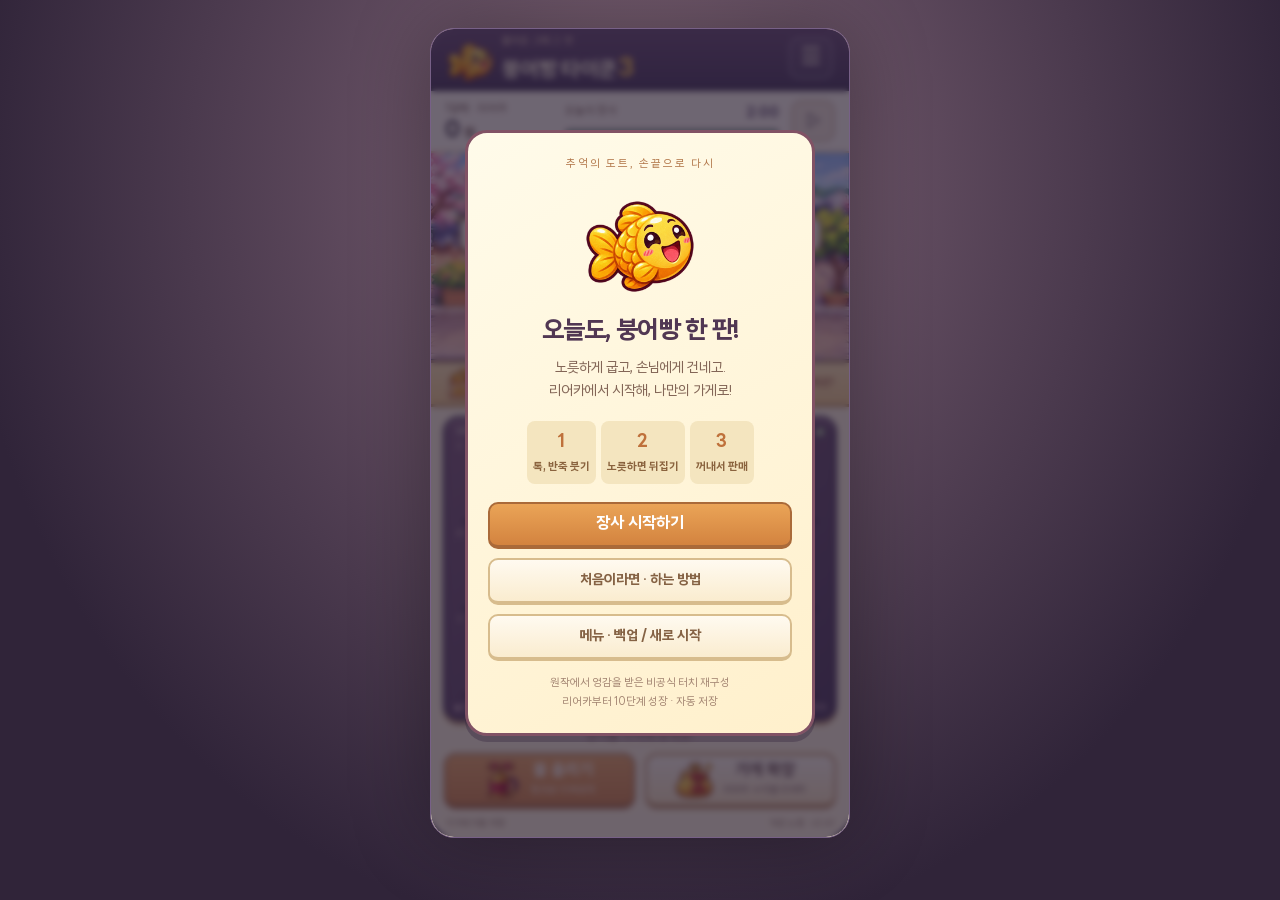
==== index.html @ 2f228707 "Build original-art touch tycoon with offline saves" ====
<!doctype html>
<html lang="ko"><head><meta charset="utf-8"><meta name="viewport" content="width=device-width,initial-scale=1,viewport-fit=cover"><meta name="theme-color" content="#382a5b"><meta name="apple-mobile-web-app-capable" content="yes"><meta name="apple-mobile-web-app-status-bar-style" content="black-translucent"><meta name="description" content="귀여운 손님과 리어카부터 궁전까지 키우는 붕어빵 장사 게임"><title>붕어빵 타이쿤 · 작은 노점</title><link rel="manifest" href="manifest.webmanifest"><link rel="apple-touch-icon" href="assets/icon.png"><link rel="icon" href="assets/props/2.png"><link rel="stylesheet" href="style.css"></head>
<body><main id="app">
 <header><div class="brand"><img src="assets/props/2.png" alt=""><div><small>돌아온 그때 그 맛</small><h1>붕어빵 타이쿤<span>3</span></h1></div></div><button id="menu" class="icon-button" aria-label="메뉴 열기">☰</button></header>
 <section class="hud" aria-label="장사 현황"><div><span id="day-label">1일째</span><strong id="coins">0<span>원</span></strong></div><div class="timer-box"><span>오늘의 장사 <b id="time">2:00</b></span><div class="time-track"><i id="time-fill"></i></div></div><button id="pause" class="icon-button" aria-label="일시정지">Ⅱ</button></section>
 <section class="street" aria-label="손님 주문"><div class="stall-building" aria-hidden="true"><div class="stall-roof"></div><div class="stall-window left"></div><div class="stall-window right"></div><div class="stall-door"></div><div class="stall-counter"></div><div class="wheel left"></div><div class="wheel right"></div><div class="cart-handle"></div><div class="stall-crown">♛</div></div><div class="street-sign">갓 구운 행복, 한 봉지!</div><div id="customers"></div><div class="awning"></div></section>
 <section class="counter"><div><img src="assets/props/1.png" alt=""><span>구운 붕어빵 <b id="stock">0</b><small>개</small></span></div><span id="combo">따끈따끈!</span></section>
 <section class="grill-shell"><div class="grill-caption"><span>반죽 → 뒤집기 → 꺼내기 · 손님을 눌러 판매</span><i id="heat-led"></i></div><div id="molds" aria-label="붕어빵 굽기판"></div><div class="grill-bottom"><span>● BUNGEOPPANG</span><span>손끝으로 굽는 작은 행복</span></div></section>
 <div class="notice" id="notice" role="status">빈 빵틀을 톡! 장사를 시작해요.</div>
 <section class="controls"><button id="pump"><img src="assets/props/0.png" alt=""><span>불 올리기<small id="heat-label">펌프로 더 빠르게</small></span></button><button id="shop"><img src="assets/props/3.png" alt=""><span><span id="shop-label">가게 확장</span><small id="shop-next">리어카 → 지붕 리어카</small></span></button></section>
 <footer><span id="save-state">기기에 자동 저장</span><span>작은 노점 · v2.4.1</span></footer>
 <div id="overlay" class="overlay"><section class="card" id="card"></section></div>
</main><script type="module" src="app.mjs"></script></body></html>
---- style.css ----
@font-face{font-family:LineSeed;src:url('assets/fonts/LINESeedKR-Rg.woff2') format('woff2');font-style:normal;font-weight:400;font-display:swap}@font-face{font-family:LineSeed;src:url('assets/fonts/LINESeedKR-Bd.woff2') format('woff2');font-style:normal;font-weight:700;font-display:swap}*{box-sizing:border-box}html{background:#29233d;color:#372c38;font-family:LineSeed,system-ui,sans-serif}body{margin:0;background:radial-gradient(ellipse at 50% 25%,#66516c 0,#30293f 65%);min-height:100vh}button{font:inherit;cursor:pointer;touch-action:manipulation;-webkit-tap-highlight-color:transparent}button:focus-visible{outline:3px solid #00a8bb;outline-offset:2px}button:disabled{cursor:default;opacity:.55}#app{max-width:420px;margin:auto;background:#fff4d7;min-height:100svh;position:relative;padding-top:env(safe-area-inset-top);padding-bottom:env(safe-area-inset-bottom);box-shadow:0 0 80px #0005;overflow:hidden}header{height:66px;background:#382a5b;color:#fff4d8;display:flex;align-items:center;justify-content:space-between;padding:7px 16px;border-bottom:4px solid #241d3e}.brand{display:flex;align-items:center;gap:8px}.brand img{width:44px;height:44px;image-rendering:pixelated}.brand small{font-size:10px;letter-spacing:1px;color:#e5c8f3}h1{font-size:23px;margin:2px 0 0;letter-spacing:-.4px}h1 span{color:#ffc444;font-size:27px;margin-left:2px}.icon-button{width:44px;height:42px;border:2px solid #ffffff35;background:#ffffff0c;border-radius:10px;color:inherit;font-size:23px}.hud{height:66px;display:flex;align-items:center;gap:12px;padding:9px 14px;background:#fff8e9;border-bottom:2px solid #e9c99c}.hud>div:first-child{min-width:108px}.hud span{font-size:12px;color:#7b6261}.hud strong{font-size:23px;display:block;line-height:1.1}.hud strong span{margin-left:4px;font-size:13px}.timer-box{flex:1}.timer-box>span{display:flex;justify-content:space-between;gap:7px}.timer-box b{color:#5a4561;font-size:15px}.time-track{margin-top:5px;height:10px;border:2px solid #947981;border-radius:4px;background:#e4d9d2;overflow:hidden}.time-track i{display:block;width:100%;height:100%;background:#78bc90;transition:width .25s}.hud button{background:#f1e3cf;border-color:#d8c1a8;font-size:19px}.street{height:180px;background:#b6e4fb url('assets/bg_0.png') center top/100% auto no-repeat;position:relative;border-bottom:3px solid #734647;image-rendering:pixelated}.street-sign{position:absolute;top:9px;left:50%;transform:translateX(-50%);white-space:nowrap;background:#fff5dedb;padding:4px 13px;border:2px solid #a9654d;border-radius:20px;font-size:12px;box-shadow:0 2px 0 #a9654d55}.awning{position:absolute;bottom:0;height:18px;width:100%;background:repeating-linear-gradient(90deg,#d86f59 0 30px,#fff0cf 30px 60px);border-top:4px solid #a74d48;box-shadow:0 -2px 0 #fff9;pointer-events:none}#customers{display:flex;gap:6px;align-items:flex-end;padding:40px 10px 16px;height:100%}.customer{flex:1;min-width:0;border:0;background:transparent;position:relative;height:126px;padding:0;display:flex;align-items:center;flex-direction:column;justify-content:flex-end}.order{font-size:14px;color:#4b3541;background:#fffdf0;border:2px solid #654b55;box-shadow:0 3px 0 #684d5430;border-radius:12px;padding:6px 7px;position:relative;min-width:90px}.order:after{content:'';position:absolute;bottom:-6px;left:40%;width:8px;height:8px;border-right:2px solid #654b55;border-bottom:2px solid #654b55;background:#fffdf0;transform:rotate(45deg)}.order b{font-size:19px;color:#b65b32}.customer canvas{width:74px;height:64px;image-rendering:pixelated;margin-top:4px;filter:drop-shadow(1px 2px 0 #563d5140)}.patience{width:66px;height:5px;overflow:hidden;border:1px solid #5f5555;background:#f4ead0;border-radius:3px;position:absolute;bottom:1px}.patience i{display:block;height:100%;background:#64b889}.customer.ready .order{background:#fff6ac;border-color:#af6b1c}.customer.ready .order:after{background:#fff6ac;border-color:#af6b1c}.customer.away{opacity:.25}.counter{height:47px;background:#f8d996;display:flex;align-items:center;justify-content:space-between;padding:4px 15px;border-bottom:3px solid #b98c5b}.counter>div{display:flex;gap:7px;align-items:center}.counter img{width:31px;image-rendering:pixelated}.counter span{font-size:14px}.counter b{font-size:25px;margin-left:5px;color:#8e4426}.counter small{font-size:12px;margin-left:2px}#combo{color:#a05937;font-size:12px}.grill-shell{margin:10px 12px 0;padding:7px 9px 4px;background:#776a7a;border:3px solid #4e425b;border-radius:14px;box-shadow:0 5px 0 #c59b6c,inset 0 2px 0 #c4b6bc}.grill-caption{display:flex;align-items:center;justify-content:space-between;margin:0 2px 5px;color:#fff5de;font-size:10px}.grill-caption i{width:8px;height:8px;border-radius:50%;background:#aeb79a;box-shadow:0 0 0 2px #4a414a}.grill-caption i.hot{background:#ffaf41;box-shadow:0 0 9px #ff882e}#molds{display:grid;grid-template-columns:repeat(3,minmax(0,1fr));gap:7px}.mold{position:relative;height:77px;padding:2px 3px 5px;background:#51475f;border:2px solid #352e47;border-radius:9px;box-shadow:inset 0 2px 0 #9a899d;color:#fff1d6;overflow:hidden}.mold canvas{display:block;width:100%;height:48px;image-rendering:pixelated}.mold .step{font-size:11px;line-height:13px;display:block;white-space:nowrap}.mold .key{position:absolute;top:4px;left:5px;color:#c6b8c9;font:9px monospace}.mold .cookbar{position:absolute;bottom:1px;left:4px;right:4px;height:3px;background:#332b3d;border-radius:2px;overflow:hidden}.cookbar i{height:100%;background:#dfbb6a;display:block}.mold.ready{background:#8b623d;border-color:#ffd166;box-shadow:inset 0 0 12px #ffc85b55}.mold.ready .step{color:#ffe88c}.mold.burnt{background:#463c48}.mold.burnt .step{color:#f3a994}.grill-bottom{display:flex;justify-content:space-between;font-size:8px;color:#d9c8cd;padding-top:6px;letter-spacing:.5px}.notice{text-align:center;font-size:12px;line-height:17px;min-height:27px;margin:9px 10px 0;color:#916140}.controls{display:grid;grid-template-columns:1fr 1fr;gap:10px;padding:0 13px}.controls button{height:56px;border:2px solid #9d5737;border-bottom-width:5px;border-radius:12px;background:#e79255;color:#fff9e8;display:flex;align-items:center;justify-content:center;gap:9px;font-size:17px;text-shadow:0 1px #7f3c2a}.controls button+button{background:#fff8e8;color:#6a4e49;border-color:#c8a57c;text-shadow:none}.controls img{width:19px;height:40px;object-fit:contain;image-rendering:pixelated}.controls small{display:block;font-size:10px;margin-top:3px;opacity:.85}.controls button:active{transform:translateY(2px);border-bottom-width:3px}.controls button+button>span:first-child{font-size:26px;color:#bb8454}footer{display:flex;justify-content:space-between;font-size:9px;color:#a38a71;padding:12px 15px 9px}.overlay{position:absolute;inset:0;z-index:10;background:#292039ac;display:flex;align-items:center;justify-content:center;padding:16px;backdrop-filter:blur(3px)}.overlay[hidden]{display:none}.card{background:#fff7df;border:3px solid #6f4661;border-radius:22px;width:100%;max-width:350px;padding:24px 22px;text-align:center;box-shadow:0 7px 0 #33213f66;max-height:88svh;overflow:auto}.card .eyebrow{font-size:11px;letter-spacing:2px;color:#b3794c}.card h2{font-size:28px;line-height:1.2;margin:8px 0 10px;color:#513753}.card p{font-size:14px;line-height:1.65;color:#836657;margin:10px 0 18px;word-break:keep-all}.hero-fish{width:92px;height:92px;image-rendering:pixelated;margin:8px}.card .steps{display:flex;justify-content:center;gap:5px;margin:18px -5px}.steps span{background:#f4e5bf;border-radius:8px;padding:9px 6px;font-size:11px;color:#8a633e}.steps b{display:block;font-size:18px;margin-bottom:5px;color:#bf713b}.primary,.secondary{display:block;width:100%;min-height:47px;border-radius:10px;margin-top:9px;border:2px solid #a45c35;border-bottom-width:4px;background:#dd8d4a;color:white;font-size:17px;padding:10px}.secondary{background:#fffbed;color:#856244;border-color:#d7bc8d;font-size:14px}.card small{display:block;font-size:10px;color:#a48673;line-height:1.7;margin-top:14px}.shop-item{display:flex;justify-content:space-between;gap:10px;align-items:center;text-align:left;border-top:1px solid #e9d7b3;padding:15px 0}.shop-item strong{font-size:16px}.shop-item span{display:block;font-size:11px;color:#997d63;margin-top:3px}.shop-item button{background:#f8d190;border:2px solid #c29154;border-radius:8px;font-size:13px;padding:9px;min-width:79px;min-height:44px}.stats{padding:15px;border-radius:12px;background:#f3e5c6;margin:15px 0;color:#8b633c}.stats b{display:block;font-size:34px;color:#a25c32;margin-top:5px}.toggle{display:flex;justify-content:space-between;align-items:center;margin:16px 0;font-size:14px}.toggle button{border:1px solid #cfb58c;border-radius:8px;background:#f2e3c3;padding:9px 16px;min-height:44px}.backup{display:flex;gap:6px}.backup button{flex:1}.file-input{display:none}@media(min-width:600px){body{padding:28px 0}#app{min-height:0;border:1px solid #776087;border-radius:24px}footer{padding-bottom:14px}}@media(max-height:740px){header{height:57px}.hud{height:58px}.street{height:150px}.street-sign{top:5px}#customers{padding-top:26px}.customer{height:117px}.grill-shell{margin-top:7px}.mold{height:68px}.mold canvas{height:41px}.controls button{height:49px}.notice{margin-top:8px;min-height:23px}footer{padding-top:8px}}
#gift{font-size:11px;border:2px solid #bb8b50;border-radius:8px;background:#fff2cc;color:#8c5b2b;padding:7px 6px;min-height:36px;margin:0 4px}#gift[aria-pressed=true]{background:#965737;color:#fff7dc;border-color:#804529}.order em{font-size:9px;font-style:normal;color:#b45b36}.mold.golden{box-shadow:inset 0 0 20px #ffd25d;background:#ae7c36}.card .level{display:inline;font-size:12px;color:#bb8051;margin:0}.counter #combo{font-size:11px;white-space:nowrap}

/* Shop silhouettes are new CSS artwork; original sprites keep exact frame bounds. */
.street{height:203px}.street-sign{z-index:3;top:8px;font-size:12px;background:#fff9e8}.awning{display:none}#customers{position:relative;z-index:2;padding-bottom:32px}.stall-building{position:absolute;bottom:12px;left:14px;right:26px;height:38px;background:repeating-linear-gradient(0deg,#a76f40 0 8px,#c78e54 8px 10px);border:3px solid #704c39;border-radius:3px;box-shadow:inset 0 3px #e9bb80;z-index:1}.stall-counter{position:absolute;left:-6px;right:-6px;top:-5px;height:9px;background:#e8bf80;border:2px solid #7f5037}.wheel{position:absolute;bottom:-13px;width:23px;height:23px;background:radial-gradient(circle,#d6c2a0 0 3px,#4a4350 4px 7px,#ada19d 8px 9px,#403540 10px);border-radius:50%;border:2px solid #453542}.wheel.left{left:26px}.wheel.right{right:26px}.cart-handle{position:absolute;right:-24px;top:3px;width:24px;height:6px;background:#785240;border:1px solid #4e3b30;border-radius:0 5px 5px 0}.stall-roof,.stall-door,.stall-window,.stall-crown{display:none}
[data-stall="1"] .stall-roof,[data-stall="2"] .stall-roof,[data-stall="3"] .stall-roof{display:block;position:absolute;left:-5px;right:-5px;top:-116px;height:20px;background:repeating-linear-gradient(90deg,#799f89 0 22px,#f6e5ba 22px 44px);border:3px solid #48635a;border-radius:6px 6px 1px 1px;box-shadow:0 3px #48635a55}
[data-stall="1"] .stall-building:before,[data-stall="2"] .stall-building:before,[data-stall="3"] .stall-building:before{content:'';position:absolute;top:-100px;bottom:30px;left:0;right:0;border-left:4px solid #785b49;border-right:4px solid #785b49}
[data-stall="2"] .stall-building{background:#cc7456;border-color:#8d4c42}[data-stall="2"] .stall-roof{background:repeating-linear-gradient(90deg,#e27f5e 0 24px,#fff0c8 24px 48px);border-color:#a25146;height:26px;top:-122px}
[data-stall="3"] .stall-building{background:#dfa951;border-color:#886139}[data-stall="3"] .stall-roof{background:repeating-linear-gradient(90deg,#e7bb53 0 24px,#fff3c6 24px 48px);border-color:#98723c;top:-124px;height:28px}
[data-stall="3"] .wheel{display:none}
#app[data-stall="4"],#app[data-stall="5"],#app[data-stall="6"],#app[data-stall="7"],#app[data-stall="8"],#app[data-stall="9"]{--wall:#f0c393;--roof:#9f554b;--trim:#775152}
[data-stall="5"]{--wall:#d8c58b!important;--roof:#688a63!important;--trim:#4c6750!important}[data-stall="6"]{--wall:#efb9ac!important;--roof:#b76672!important;--trim:#804859!important}[data-stall="7"]{--wall:#9cc8ce!important;--roof:#4e8192!important;--trim:#3e5b74!important}[data-stall="8"]{--wall:#cfb5dc!important;--roof:#775b8f!important;--trim:#5e416c!important}[data-stall="9"]{--wall:#f7dea2!important;--roof:#d19843!important;--trim:#906b36!important}
#app:is([data-stall="4"],[data-stall="5"],[data-stall="6"],[data-stall="7"],[data-stall="8"],[data-stall="9"]) .stall-building{height:146px;left:10px;right:10px;bottom:4px;background:var(--wall);border:4px solid var(--trim);box-shadow:inset 0 0 0 4px #ffffff40;border-radius:7px 7px 2px 2px}
#app:is([data-stall="4"],[data-stall="5"],[data-stall="6"],[data-stall="7"],[data-stall="8"],[data-stall="9"]) :is(.wheel,.cart-handle){display:none}
#app:is([data-stall="4"],[data-stall="5"],[data-stall="6"],[data-stall="7"],[data-stall="8"],[data-stall="9"]) .stall-roof{display:block;position:absolute;top:-16px;left:-7px;right:-7px;height:28px;background:repeating-linear-gradient(90deg,var(--roof) 0 24px,#fff4d5 24px 48px);border:3px solid var(--trim);border-radius:9px 9px 2px 2px}
#app:is([data-stall="4"],[data-stall="5"],[data-stall="6"],[data-stall="7"],[data-stall="8"],[data-stall="9"]) .stall-counter{top:auto;bottom:7px;background:var(--roof);border-color:var(--trim)}
#app:is([data-stall="4"],[data-stall="5"],[data-stall="6"],[data-stall="7"],[data-stall="8"],[data-stall="9"]) .stall-window{display:block;position:absolute;top:30px;width:29%;height:65px;background:linear-gradient(125deg,#c6e8df 45%,#f6f5d9 46%,#b9dbd1 52%);border:4px solid var(--trim);box-shadow:inset 0 0 0 2px #fff5}.stall-window.left{left:7%}.stall-window.right{right:7%}
[data-stall="7"] .street,[data-stall="8"] .street{background-image:url('assets/bg_8.png')}[data-stall="9"] .street{background-image:url('assets/bg_10.png')}[data-stall="9"] .stall-crown{display:block;position:absolute;top:-42px;left:45%;color:#ffcf4c;font-size:33px;text-shadow:2px 2px #866342}[data-stall="9"] .stall-roof{border-radius:40px 40px 0 0!important}
.stage-road{display:grid;grid-template-columns:repeat(5,1fr);gap:5px;margin:14px -9px}.stage-road span{font-size:8px;color:#a38c77;padding:6px 0;background:#f1e7d1;border-radius:7px;white-space:nowrap}.stage-road b{display:block;font-size:15px;margin-bottom:3px}.stage-road .current{background:#b77443;color:#fff8df;box-shadow:0 0 0 2px #8c5638}.stage-road .done{background:#d5e0bb;color:#62744d}.expansion{background:#f3e5c7;border:1px solid #dec7a2;padding:12px;border-radius:13px}.expansion h3{font-size:21px;margin:4px 0 7px}.expansion p{font-size:12px;margin:4px 0 10px}.expansion small{margin:4px 0;font-size:10px}.expansion .primary{font-size:15px;margin-top:8px}.wallet{margin:12px 0!important}.equipment{text-align:left;border-top:1px solid #decaac;font-size:13px}.equipment summary{padding:14px 0;cursor:pointer}.equipment .shop-item{padding:9px 0}.equipment .shop-item strong{font-size:13px}.equipment .shop-item span{font-size:10px}.card{padding:20px 20px}.controls small{font-size:9px}.grill-caption{font-size:9px}.mold canvas{object-fit:contain}.mold .step{position:relative;background:#51475fcc;border-radius:3px}.mold.ready .step{background:#80572ccc}
@media(max-height:740px){.street{height:172px}#customers{padding-bottom:31px}.street-sign{top:5px;font-size:11px}.stall-building{bottom:12px}.customer canvas{height:56px;width:65px}.customer{height:112px}.grill-caption{font-size:8px}}

[data-stall="9"] .stall-crown{left:8%;top:-36px;z-index:1}
[data-stall="9"] .stall-building:before,[data-stall="9"] .stall-building:after{content:'';position:absolute;top:-21px;bottom:-3px;width:20px;background:linear-gradient(90deg,#d3aa62,#ffe6a4,#d3aa62);border:3px solid #99743d;border-radius:12px 12px 0 0;z-index:1}[data-stall="9"] .stall-building:before{left:-7px}[data-stall="9"] .stall-building:after{right:-7px}
@media(max-height:700px){header{height:53px}.hud{height:54px}.street{height:148px}.mold{height:61px}.mold canvas{height:36px}.notice{min-height:22px;font-size:11px}footer{padding-top:5px;padding-bottom:5px}.customer{height:101px}.customer canvas{height:52px;width:60px}.order{padding:5px 6px}.stall-roof{top:-90px!important}.stall-building:before{top:-75px!important}#app:is([data-stall="4"],[data-stall="5"],[data-stall="6"],[data-stall="7"],[data-stall="8"],[data-stall="9"]) .stall-building{height:112px}#app:is([data-stall="4"],[data-stall="5"],[data-stall="6"],[data-stall="7"],[data-stall="8"],[data-stall="9"]) .stall-roof{top:-12px!important;height:22px}#app:is([data-stall="4"],[data-stall="5"],[data-stall="6"],[data-stall="7"],[data-stall="8"],[data-stall="9"]) .stall-window{top:22px;height:52px}[data-stall="9"] .stall-building:before{top:-21px!important}[data-stall="9"] .stall-crown{top:-29px;font-size:27px}}

/* Full character portraits, exact frames and larger readable silhouettes. */
.customer{height:137px}.customer canvas{width:80px;height:93px;margin-top:3px;filter:drop-shadow(1px 2px 0 #46334355)}#customers{padding-bottom:23px}.order{font-size:13px;padding:5px 7px}.order b{font-size:18px}.patience{bottom:0;height:5px;width:70px}.street-sign{top:3px;z-index:5}[data-stall="9"] .street-sign{top:-6px;padding:4px 14px;background:#fff7d7;border-color:#a17b3f;box-shadow:0 2px 0 #a17b3f55}
.customer.ready canvas{filter:drop-shadow(1px 2px 0 #76512b66) drop-shadow(0 0 3px #fff4b499)}.customer.away canvas{transform:translateY(4px);opacity:.25}
@media(max-height:740px){.customer{height:120px}.customer canvas{height:78px;width:67px}#customers{padding-bottom:22px}.order{padding:4px 6px;font-size:12px}.order b{font-size:17px}}@media(max-height:700px){.customer{height:110px}.customer canvas{height:69px;width:60px}#customers{padding-bottom:18px}.order{padding:4px 6px;min-width:84px}.street-sign{font-size:10px;top:1px}[data-stall="9"] .street-sign{top:-7px}}

/* v2 approved illustration art direction */
html{background:#302439}body{background:radial-gradient(ellipse at 50% 20%,#806577,#302439 75%)}#app{background:#fff3d6}header{height:62px;background:linear-gradient(180deg,#624267,#412d50);border-color:#30203b}.brand img{image-rendering:auto;width:47px;height:47px}.brand small{color:#f1d6b6}h1{font-size:22px}.hud{height:62px}.counter{height:44px;background:linear-gradient(#ffe5a8,#f4cd82);border-color:#ba8a4c}.counter img{width:33px;height:37px;object-fit:contain;image-rendering:auto}
#app .street{background-image:var(--shop-scene)!important;background-size:100% 100%;background-position:center;background-color:#d9ebed;image-rendering:auto;height:210px;border-bottom:3px solid #a57956;overflow:visible}#app .stall-building,#app .awning{display:none!important}.street-sign{top:7px;min-width:145px;text-align:center;background:linear-gradient(#fff7da,#fce6b8);color:#6e432d;border:2px solid #9e6639;border-radius:12px;padding:4px 12px;box-shadow:0 2px 0 #6b3b2c44;font-size:12px}#app[data-stall="9"] .street-sign{top:-4px}
#customers{padding:46px 8px 3px;gap:9px}.customer{height:147px}.customer .portrait{display:block;width:86px;height:100px;margin:3px auto 0;object-fit:contain;image-rendering:auto;filter:drop-shadow(0 2px 1px #51355055)}.customer.ready .portrait{filter:drop-shadow(0 0 3px #ffdf7b) drop-shadow(0 2px 1px #51355066)}.customer.away .portrait{opacity:.3;transform:translateY(4px)}.order{min-width:89px;font-size:12px;background:linear-gradient(#fffdf0,#ffefcf);border-color:#825338;box-shadow:0 2px 0 #7c542c33}.order:after{border-color:#825338;background:#fff0d1}.order b{color:#a66127;font-size:19px}.patience{bottom:1px;width:61px;height:4px;border-color:#8a664e;box-shadow:0 1px 0 #fff5}
.grill-shell{background:linear-gradient(145deg,#76526f,#432d4e);border-color:#3c2848;border-radius:16px;box-shadow:0 4px 0 #b88d5c,inset 0 2px 0 #c39aa8;margin-top:9px;padding:7px 8px 4px}.grill-caption{color:#f5dfbe;font-size:9px;margin-bottom:3px}.grill-bottom{color:#d6b6b9}#molds{gap:5px}.mold{height:82px;background:transparent;border:0;box-shadow:none;padding:0 0 4px;border-radius:10px;overflow:visible}.mold .pastry{display:block;width:100%;height:64px;object-fit:contain;image-rendering:auto;filter:drop-shadow(0 2px 0 #20132755)}.mold .step{display:block;width:max-content;max-width:100%;padding:1px 8px;margin:0 auto;background:#342439bb;font-size:10px;border-radius:6px;line-height:12px}.mold .key{z-index:1;top:1px;left:3px;font-size:8px;color:#f2d6bf}.mold .cookbar{bottom:0;left:9px;right:9px;height:3px;background:#261c30}.mold.ready{background:#f4bc4a15;border:0;box-shadow:none}.mold.ready .pastry{filter:drop-shadow(0 0 3px #ffc953bb)}.mold.ready .step{background:#e5a946;color:#4b2f1d}.mold.golden{background:#ffc95522;box-shadow:none}.mold.burnt{background:#2c1b3630}.mold.burnt .step{color:#ffbaa0;background:#25192b}.notice{margin-top:7px;min-height:25px;font-size:11px;color:#8d623c}.controls button{background:linear-gradient(#efa558,#d7833e);border-color:#a76434;box-shadow:inset 0 1px 0 #ffe7a8}.controls button+button{background:linear-gradient(#fff9e9,#f8e3b7);border-color:#b98b59}.controls img{width:38px;height:43px;image-rendering:auto;object-fit:contain}.controls button+button img{width:39px;height:39px}.controls small{font-size:9px}footer{padding:9px 14px 7px;font-size:9px}.hero-fish{image-rendering:auto;width:112px;height:112px}.card{background:linear-gradient(150deg,#fffbea,#fff0cc);border-color:#815265;box-shadow:0 6px 0 #30203c55}.primary{background:linear-gradient(#eaa457,#d3833f);border-color:#aa6a39}.secondary{background:linear-gradient(#fffaf0,#faeccf)}
@media(max-height:740px){#app .street{height:174px}.customer{height:126px}.customer .portrait{height:80px;width:69px}#customers{padding-top:29px;padding-bottom:2px}.mold{height:68px}.mold .pastry{height:50px}.mold .step{font-size:9px;line-height:11px}.grill-caption{font-size:8px}.notice{min-height:23px}}
@media(max-height:700px){header{height:53px}.hud{height:54px}#app .street{height:148px}.customer{height:108px}.customer .portrait{height:66px;width:57px}#customers{padding-top:25px;padding-bottom:0}.order{min-width:84px;padding:3px 5px;font-size:11px}.order b{font-size:16px}.street-sign{top:1px;font-size:10px;padding:3px 9px}.mold{height:61px}.mold .pastry{height:43px}.notice{margin-top:5px;min-height:22px}.controls img{height:36px;width:32px}footer{padding-top:5px;padding-bottom:5px}.hero-fish{width:86px;height:86px}}

/* Crisp rounded typography: real regular and bold fonts, no synthetic weight or text shadow. */
html{font-family:LineSeed,system-ui,sans-serif;font-synthesis:none;text-rendering:optimizeLegibility}button,input{font-family:inherit}h1,h2,h3,strong,b,.primary,.controls button,.order,.street-sign,.mold .step{font-weight:700}header,.controls button,.mold,.street-sign{text-shadow:none}h1{font-size:21px;letter-spacing:-.7px;line-height:1.25}.brand small{font-size:10px;letter-spacing:.2px}.hud span{font-size:11px;color:#725748}.hud strong{font-size:23px;font-weight:700}.timer-box b{font-size:15px}.counter span{font-size:13px;font-weight:700}.counter small{font-weight:400}.order{font-size:12px;line-height:1.25}.order b{font-size:20px}.street-sign{font-size:12px;letter-spacing:-.2px}.mold .step{font-size:11px;line-height:13px;padding:0 5px}.grill-caption{font-size:9px;font-weight:400;color:#fff0d4}.grill-bottom{font-size:8px}.notice{font-size:12px;line-height:16px;color:#795334;min-height:25px}.controls button{font-size:16px;min-width:0}.controls button>span{min-width:0}.controls small{font-size:10px;line-height:1.25;letter-spacing:-.3px;font-weight:400}.card h2{font-size:25px;letter-spacing:-.7px}.card p{font-size:14px;line-height:1.65}.card small{font-size:11px}.primary{font-size:16px}.secondary{font-size:14px;font-weight:700}.steps span{font-size:11px;font-weight:700}.stage-road span{font-size:9px;letter-spacing:-.5px}.stage-road b{font-size:15px}.equipment summary{font-weight:700}.expansion p{font-size:13px}.shop-item span{font-size:11px}.level{font-weight:700}footer{font-size:9px;color:#896b50}
@media(max-height:700px){h1{font-size:20px}.hud span{font-size:10px}.order{font-size:11px}.order b{font-size:17px}.mold .step{font-size:10px;line-height:12px}.notice{font-size:11px;line-height:14px;min-height:22px}.controls button{font-size:15px}.controls small{font-size:9px}.grill-caption{font-size:8px}.card h2{font-size:23px}.stage-road span{font-size:8px}.card p{font-size:13px}}

.mold.selected-burnt{outline:3px solid #f29a6e;background:#782e3544;outline-offset:-1px}.mold.selected-burnt .step{color:#fff0dc;background:#a84d3d}.customer.bad-offer .order{background:#f4dbc8;border-color:#a84d3d;color:#8c302b}.customer.angry:disabled{opacity:1;cursor:default}.customer.angry .order{background:#ffe0ce;border:2px solid #bd463a;color:#962b27;font-size:11px;box-shadow:0 3px 0 #9b302d44;line-height:1.25;max-width:115px;min-width:86px;white-space:normal}.customer.angry .order:after{background:#ffe0ce;border-color:#bd463a}.customer.angry .portrait{animation:angry-shake .17s ease-in-out 4;filter:drop-shadow(0 1px 2px #b12a2360)}.anger-mark{display:none;position:absolute;right:1px;top:36px;font-size:21px;z-index:3;pointer-events:none}.angry .anger-mark{display:block}.angry .patience{visibility:hidden}@keyframes angry-shake{0%,100%{transform:translateX(0) rotate(0)}25%{transform:translateX(-3px) rotate(-3deg)}75%{transform:translateX(3px) rotate(3deg)}}@media(prefers-reduced-motion:reduce){.customer.angry .portrait{animation:none}}@media(max-height:700px){.customer.angry .order{font-size:10px;max-width:106px}.anger-mark{font-size:17px;top:30px}}

.restart-button{color:#a24338;border-color:#d1a090;margin-top:16px}.danger-button{background:linear-gradient(#d87555,#ad4b3c);border-color:#8c3f36}.reset-summary{background:#f1e2c6;border-radius:10px;padding:12px;font-size:13px;line-height:1.8;color:#7b573b}.reset-summary b{font-size:22px}.card .danger-button{font-size:15px}
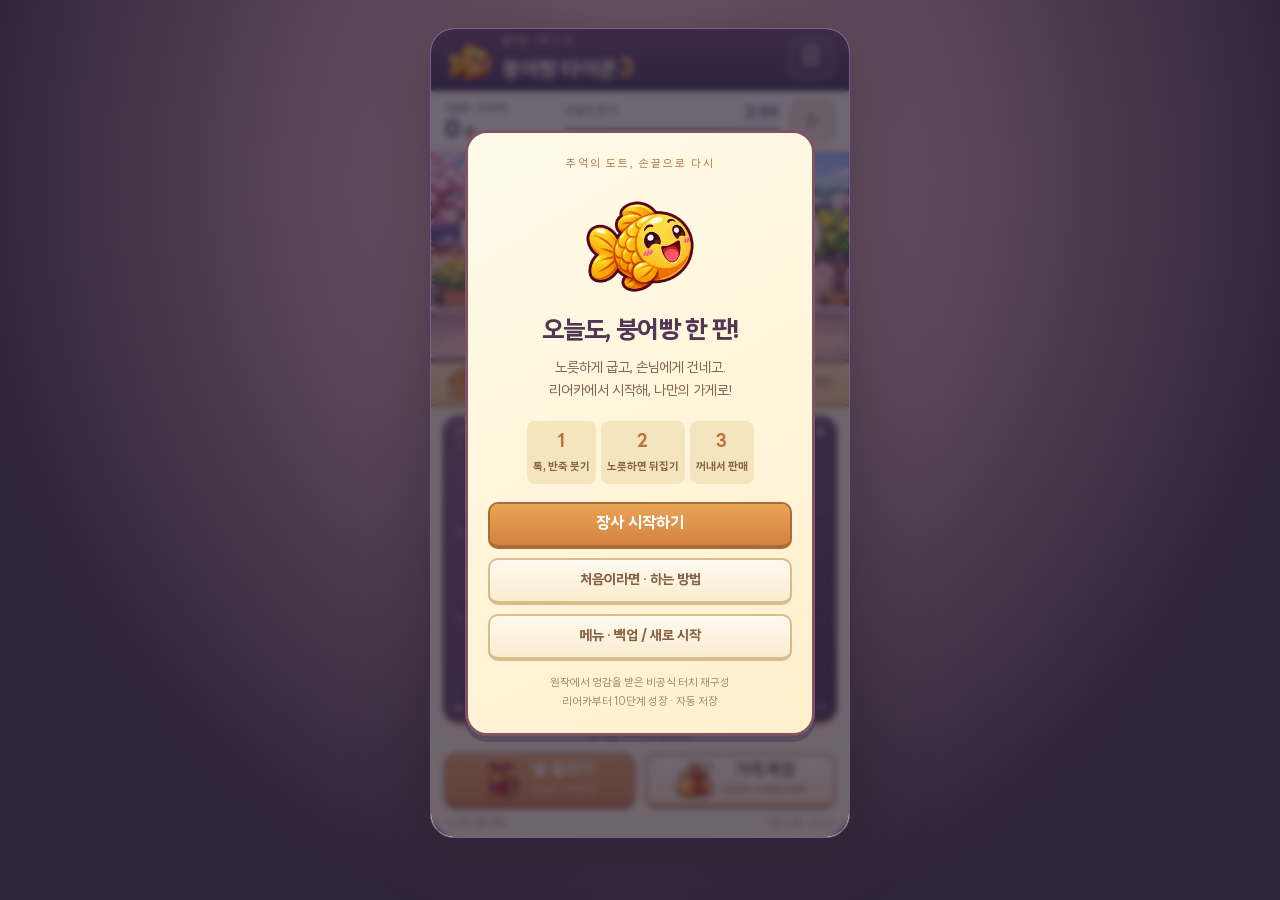
==== commit b165fcee: "Build original-art touch tycoon with offline saves" ====
--- a/index.html
+++ b/index.html
@@ -8,6 +8,6 @@
  <section class="grill-shell"><div class="grill-caption"><span>반죽 → 뒤집기 → 꺼내기 · 손님을 눌러 판매</span><i id="heat-led"></i></div><div id="molds" aria-label="붕어빵 굽기판"></div><div class="grill-bottom"><span>● BUNGEOPPANG</span><span>손끝으로 굽는 작은 행복</span></div></section>
  <div class="notice" id="notice" role="status">빈 빵틀을 톡! 장사를 시작해요.</div>
  <section class="controls"><button id="pump"><img src="assets/props/0.png" alt=""><span>불 올리기<small id="heat-label">펌프로 더 빠르게</small></span></button><button id="shop"><img src="assets/props/3.png" alt=""><span><span id="shop-label">가게 확장</span><small id="shop-next">리어카 → 지붕 리어카</small></span></button></section>
- <footer><span id="save-state">기기에 자동 저장</span><span>작은 노점 · v2.4.1</span></footer>
+ <footer><span id="save-state">기기에 자동 저장</span><span>작은 노점 · v2.4.2</span></footer>
  <div id="overlay" class="overlay"><section class="card" id="card"></section></div>
 </main><script type="module" src="app.mjs"></script></body></html>
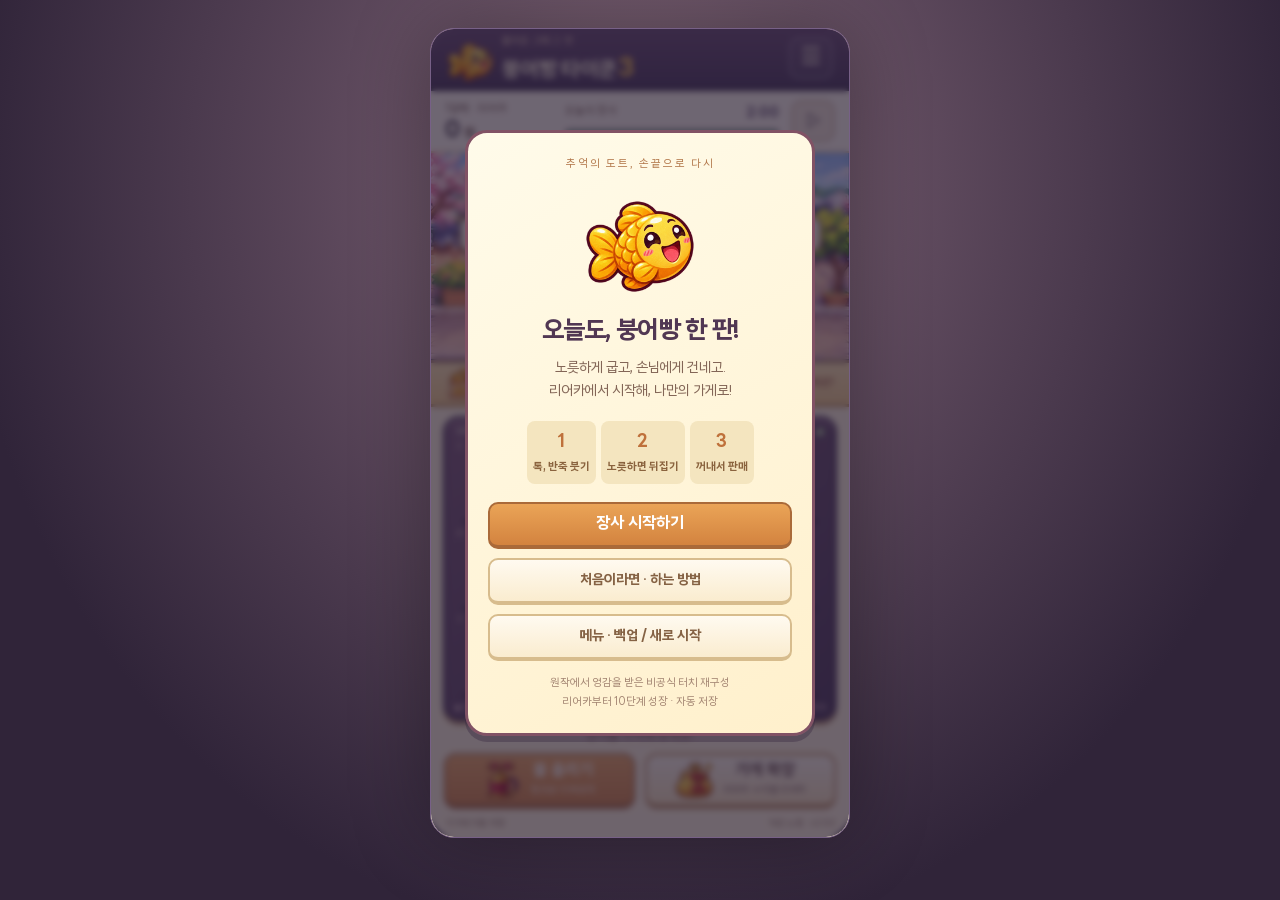
==== commit b5c33214: "Build original-art touch tycoon with offline saves" ====
--- a/index.html
+++ b/index.html
@@ -8,6 +8,6 @@
  <section class="grill-shell"><div class="grill-caption"><span>반죽 → 뒤집기 → 꺼내기 · 손님을 눌러 판매</span><i id="heat-led"></i></div><div id="molds" aria-label="붕어빵 굽기판"></div><div class="grill-bottom"><span>● BUNGEOPPANG</span><span>손끝으로 굽는 작은 행복</span></div></section>
  <div class="notice" id="notice" role="status">빈 빵틀을 톡! 장사를 시작해요.</div>
  <section class="controls"><button id="pump"><img src="assets/props/0.png" alt=""><span>불 올리기<small id="heat-label">펌프로 더 빠르게</small></span></button><button id="shop"><img src="assets/props/3.png" alt=""><span><span id="shop-label">가게 확장</span><small id="shop-next">리어카 → 지붕 리어카</small></span></button></section>
- <footer><span id="save-state">기기에 자동 저장</span><span>작은 노점 · v2.4.2</span></footer>
+ <footer><span id="save-state">기기에 자동 저장</span><span>작은 노점 · v2.5.0</span></footer>
  <div id="overlay" class="overlay"><section class="card" id="card"></section></div>
 </main><script type="module" src="app.mjs"></script></body></html>
--- a/style.css
+++ b/style.css
@@ -43,3 +43,5 @@
 .mold.selected-burnt{outline:3px solid #f29a6e;background:#782e3544;outline-offset:-1px}.mold.selected-burnt .step{color:#fff0dc;background:#a84d3d}.customer.bad-offer .order{background:#f4dbc8;border-color:#a84d3d;color:#8c302b}.customer.angry:disabled{opacity:1;cursor:default}.customer.angry .order{background:#ffe0ce;border:2px solid #bd463a;color:#962b27;font-size:11px;box-shadow:0 3px 0 #9b302d44;line-height:1.25;max-width:115px;min-width:86px;white-space:normal}.customer.angry .order:after{background:#ffe0ce;border-color:#bd463a}.customer.angry .portrait{animation:angry-shake .17s ease-in-out 4;filter:drop-shadow(0 1px 2px #b12a2360)}.anger-mark{display:none;position:absolute;right:1px;top:36px;font-size:21px;z-index:3;pointer-events:none}.angry .anger-mark{display:block}.angry .patience{visibility:hidden}@keyframes angry-shake{0%,100%{transform:translateX(0) rotate(0)}25%{transform:translateX(-3px) rotate(-3deg)}75%{transform:translateX(3px) rotate(3deg)}}@media(prefers-reduced-motion:reduce){.customer.angry .portrait{animation:none}}@media(max-height:700px){.customer.angry .order{font-size:10px;max-width:106px}.anger-mark{font-size:17px;top:30px}}
 
 .restart-button{color:#a24338;border-color:#d1a090;margin-top:16px}.danger-button{background:linear-gradient(#d87555,#ad4b3c);border-color:#8c3f36}.reset-summary{background:#f1e2c6;border-radius:10px;padding:12px;font-size:13px;line-height:1.8;color:#7b573b}.reset-summary b{font-size:22px}.card .danger-button{font-size:15px}
+
+.update-button{border-color:#ab8db4;color:#624370;background:linear-gradient(#fcf4ff,#ecdcf2)}#update-note{font-size:11px;margin:7px 0 12px;line-height:1.5;color:#765983}
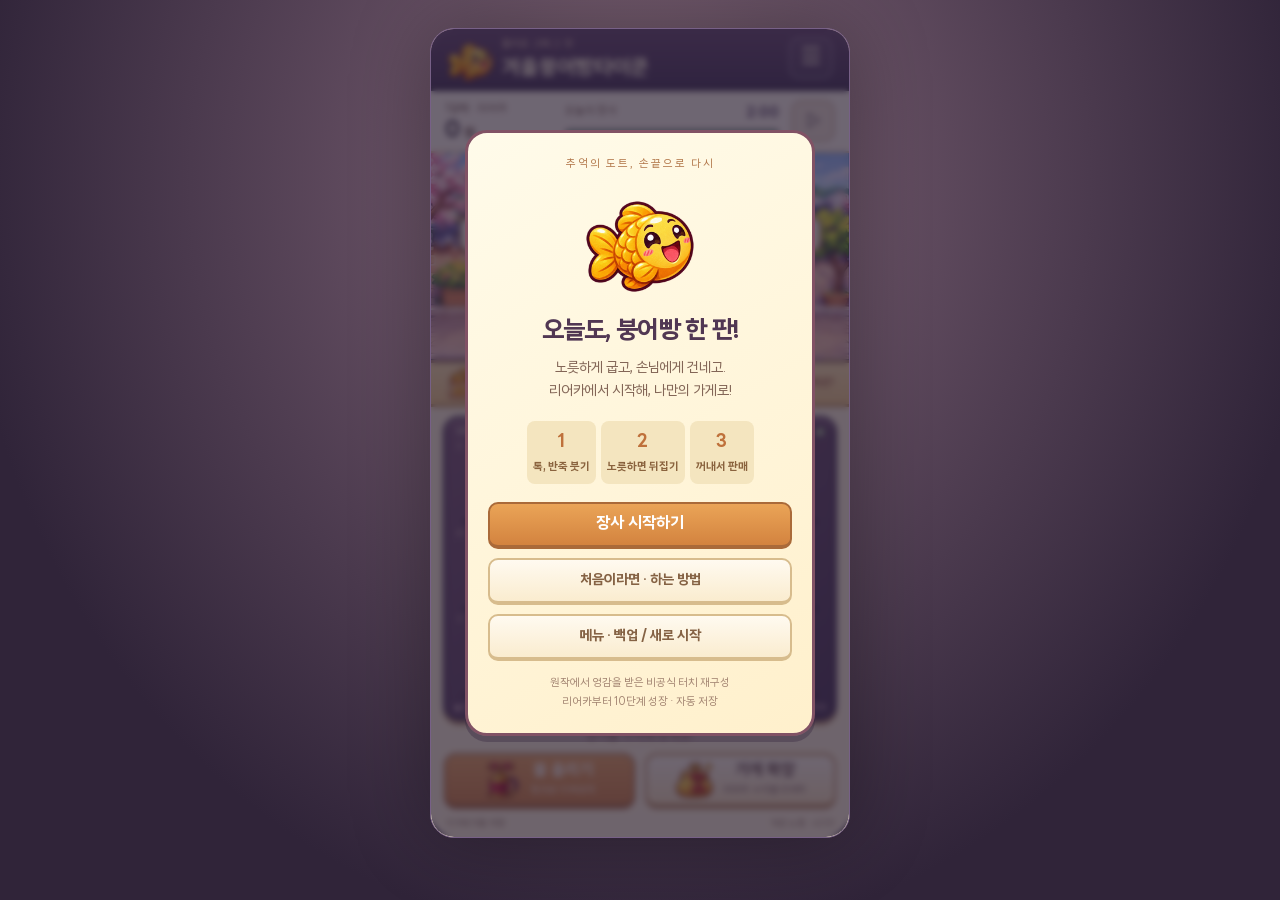
==== commit 270bdb09: "Build original-art touch tycoon with offline saves" ====
--- a/index.html
+++ b/index.html
@@ -1,13 +1,13 @@
 <!doctype html>
-<html lang="ko"><head><meta charset="utf-8"><meta name="viewport" content="width=device-width,initial-scale=1,viewport-fit=cover"><meta name="theme-color" content="#382a5b"><meta name="apple-mobile-web-app-capable" content="yes"><meta name="apple-mobile-web-app-status-bar-style" content="black-translucent"><meta name="description" content="귀여운 손님과 리어카부터 궁전까지 키우는 붕어빵 장사 게임"><title>붕어빵 타이쿤 · 작은 노점</title><link rel="manifest" href="manifest.webmanifest"><link rel="apple-touch-icon" href="assets/icon.png"><link rel="icon" href="assets/props/2.png"><link rel="stylesheet" href="style.css"></head>
+<html lang="ko"><head><meta charset="utf-8"><meta name="viewport" content="width=device-width,initial-scale=1,viewport-fit=cover"><meta name="theme-color" content="#382a5b"><meta name="apple-mobile-web-app-capable" content="yes"><meta name="apple-mobile-web-app-status-bar-style" content="black-translucent"><meta name="description" content="귀여운 손님과 리어카부터 궁전까지 키우는 붕어빵 장사 게임"><title>겨울붕어빵타이쿤</title><link rel="manifest" href="manifest.webmanifest"><link rel="apple-touch-icon" href="assets/icon.png"><link rel="icon" href="assets/props/2.png"><link rel="stylesheet" href="style.css"></head>
 <body><main id="app">
- <header><div class="brand"><img src="assets/props/2.png" alt=""><div><small>돌아온 그때 그 맛</small><h1>붕어빵 타이쿤<span>3</span></h1></div></div><button id="menu" class="icon-button" aria-label="메뉴 열기">☰</button></header>
+ <header><div class="brand"><img src="assets/props/2.png" alt=""><div><small>돌아온 그때 그 맛</small><h1>겨울붕어빵타이쿤</h1></div></div><button id="menu" class="icon-button" aria-label="메뉴 열기">☰</button></header>
  <section class="hud" aria-label="장사 현황"><div><span id="day-label">1일째</span><strong id="coins">0<span>원</span></strong></div><div class="timer-box"><span>오늘의 장사 <b id="time">2:00</b></span><div class="time-track"><i id="time-fill"></i></div></div><button id="pause" class="icon-button" aria-label="일시정지">Ⅱ</button></section>
  <section class="street" aria-label="손님 주문"><div class="stall-building" aria-hidden="true"><div class="stall-roof"></div><div class="stall-window left"></div><div class="stall-window right"></div><div class="stall-door"></div><div class="stall-counter"></div><div class="wheel left"></div><div class="wheel right"></div><div class="cart-handle"></div><div class="stall-crown">♛</div></div><div class="street-sign">갓 구운 행복, 한 봉지!</div><div id="customers"></div><div class="awning"></div></section>
  <section class="counter"><div><img src="assets/props/1.png" alt=""><span>구운 붕어빵 <b id="stock">0</b><small>개</small></span></div><span id="combo">따끈따끈!</span></section>
  <section class="grill-shell"><div class="grill-caption"><span>반죽 → 뒤집기 → 꺼내기 · 손님을 눌러 판매</span><i id="heat-led"></i></div><div id="molds" aria-label="붕어빵 굽기판"></div><div class="grill-bottom"><span>● BUNGEOPPANG</span><span>손끝으로 굽는 작은 행복</span></div></section>
  <div class="notice" id="notice" role="status">빈 빵틀을 톡! 장사를 시작해요.</div>
  <section class="controls"><button id="pump"><img src="assets/props/0.png" alt=""><span>불 올리기<small id="heat-label">펌프로 더 빠르게</small></span></button><button id="shop"><img src="assets/props/3.png" alt=""><span><span id="shop-label">가게 확장</span><small id="shop-next">리어카 → 지붕 리어카</small></span></button></section>
- <footer><span id="save-state">기기에 자동 저장</span><span>작은 노점 · v2.5.0</span></footer>
+ <footer><span id="save-state">기기에 자동 저장</span><span>작은 노점 · v2.5.1</span></footer>
  <div id="overlay" class="overlay"><section class="card" id="card"></section></div>
 </main><script type="module" src="app.mjs"></script></body></html>
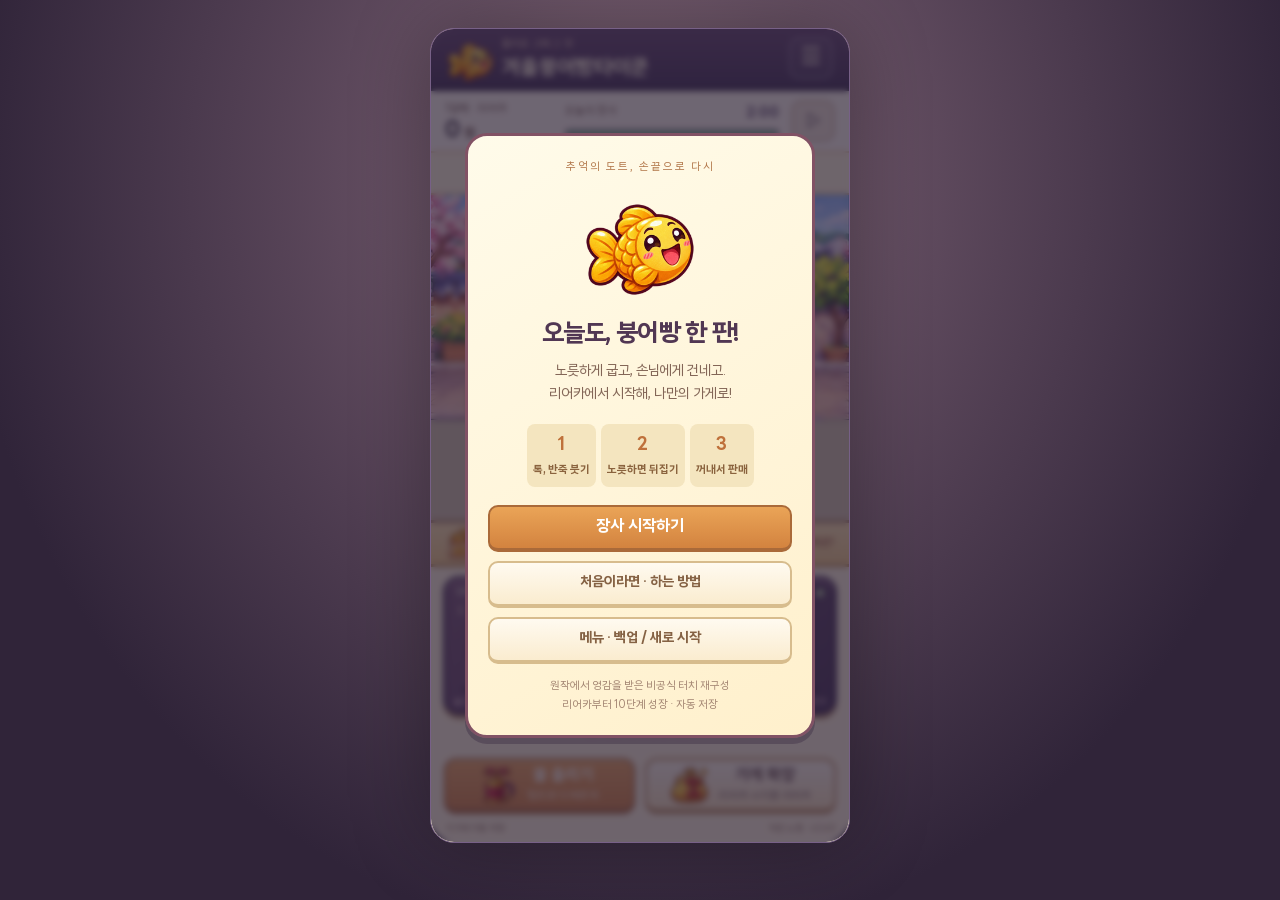
==== commit d79a0c18: "Build original-art touch tycoon with offline saves" ====
--- a/index.html
+++ b/index.html
@@ -3,11 +3,12 @@
 <body><main id="app">
  <header><div class="brand"><img src="assets/props/2.png" alt=""><div><small>돌아온 그때 그 맛</small><h1>겨울붕어빵타이쿤</h1></div></div><button id="menu" class="icon-button" aria-label="메뉴 열기">☰</button></header>
  <section class="hud" aria-label="장사 현황"><div><span id="day-label">1일째</span><strong id="coins">0<span>원</span></strong></div><div class="timer-box"><span>오늘의 장사 <b id="time">2:00</b></span><div class="time-track"><i id="time-fill"></i></div></div><button id="pause" class="icon-button" aria-label="일시정지">Ⅱ</button></section>
+ <div id="reputation" class="reputation" aria-live="off"></div>
  <section class="street" aria-label="손님 주문"><div class="stall-building" aria-hidden="true"><div class="stall-roof"></div><div class="stall-window left"></div><div class="stall-window right"></div><div class="stall-door"></div><div class="stall-counter"></div><div class="wheel left"></div><div class="wheel right"></div><div class="cart-handle"></div><div class="stall-crown">♛</div></div><div class="street-sign">갓 구운 행복, 한 봉지!</div><div id="customers"></div><div class="awning"></div></section>
  <section class="counter"><div><img src="assets/props/1.png" alt=""><span>구운 붕어빵 <b id="stock">0</b><small>개</small></span></div><span id="combo">따끈따끈!</span></section>
  <section class="grill-shell"><div class="grill-caption"><span>반죽 → 뒤집기 → 꺼내기 · 손님을 눌러 판매</span><i id="heat-led"></i></div><div id="molds" aria-label="붕어빵 굽기판"></div><div class="grill-bottom"><span>● BUNGEOPPANG</span><span>손끝으로 굽는 작은 행복</span></div></section>
  <div class="notice" id="notice" role="status">빈 빵틀을 톡! 장사를 시작해요.</div>
  <section class="controls"><button id="pump"><img src="assets/props/0.png" alt=""><span>불 올리기<small id="heat-label">펌프로 더 빠르게</small></span></button><button id="shop"><img src="assets/props/3.png" alt=""><span><span id="shop-label">가게 확장</span><small id="shop-next">리어카 → 지붕 리어카</small></span></button></section>
- <footer><span id="save-state">기기에 자동 저장</span><span>작은 노점 · v2.5.1</span></footer>
+ <footer><span id="save-state">기기에 자동 저장</span><span>작은 노점 · v2.6.0</span></footer>
  <div id="overlay" class="overlay"><section class="card" id="card"></section></div>
 </main><script type="module" src="app.mjs"></script></body></html>
--- a/style.css
+++ b/style.css
@@ -45,3 +45,12 @@
 .restart-button{color:#a24338;border-color:#d1a090;margin-top:16px}.danger-button{background:linear-gradient(#d87555,#ad4b3c);border-color:#8c3f36}.reset-summary{background:#f1e2c6;border-radius:10px;padding:12px;font-size:13px;line-height:1.8;color:#7b573b}.reset-summary b{font-size:22px}.card .danger-button{font-size:15px}
 
 .update-button{border-color:#ab8db4;color:#624370;background:linear-gradient(#fcf4ff,#ecdcf2)}#update-note{font-size:11px;margin:7px 0 12px;line-height:1.5;color:#765983}
+/* Growing crowd: keep portraits readable, three customers per row. */
+[hidden]{display:none!important}
+.reputation{padding:10px 8px;text-align:center;font-weight:700;font-size:14px;background:#fff4d5;color:#714b31;border-bottom:2px solid #dabb85}
+#app .street{height:auto;min-height:320px;background-size:100% auto;background-position:center top;background-repeat:no-repeat;background-color:#d5c4a6}
+#customers{display:grid;grid-template-columns:repeat(3,minmax(0,1fr));height:auto;padding:42px 8px 9px;gap:10px 6px;align-items:end}
+.customer{height:132px;width:100%}.customer .portrait{height:88px;width:78px}.order{font-size:12px;min-width:0;max-width:100%;padding:5px}.order b{font-size:19px}.patience{height:5px;width:65px}
+.street-sign,#app[data-stall="9"] .street-sign{top:5px;font-size:13px}
+.mold{height:88px}.mold .pastry{height:66px}.mold .step{font-size:11px;line-height:14px;padding:2px 3px}.mold .key{font-size:11px}
+.notice{font-size:13px;line-height:18px;min-height:36px}.controls small{font-size:11px}.grill-caption{font-size:10px}
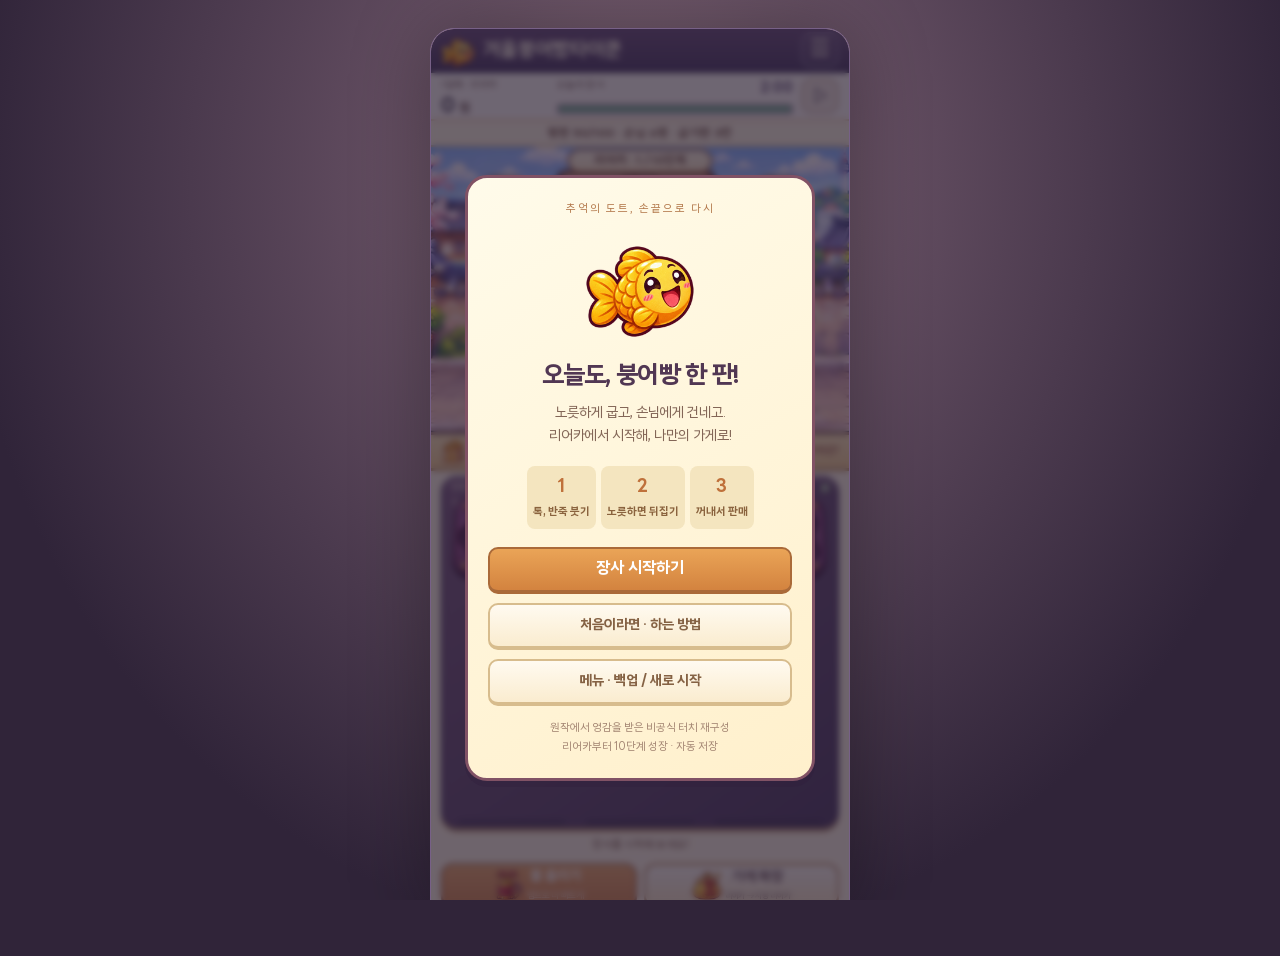
==== commit d52446e9: "Build original-art touch tycoon with offline saves" ====
--- a/index.html
+++ b/index.html
@@ -9,6 +9,6 @@
  <section class="grill-shell"><div class="grill-caption"><span>반죽 → 뒤집기 → 꺼내기 · 손님을 눌러 판매</span><i id="heat-led"></i></div><div id="molds" aria-label="붕어빵 굽기판"></div><div class="grill-bottom"><span>● BUNGEOPPANG</span><span>손끝으로 굽는 작은 행복</span></div></section>
  <div class="notice" id="notice" role="status">빈 빵틀을 톡! 장사를 시작해요.</div>
  <section class="controls"><button id="pump"><img src="assets/props/0.png" alt=""><span>불 올리기<small id="heat-label">펌프로 더 빠르게</small></span></button><button id="shop"><img src="assets/props/3.png" alt=""><span><span id="shop-label">가게 확장</span><small id="shop-next">리어카 → 지붕 리어카</small></span></button></section>
- <footer><span id="save-state">기기에 자동 저장</span><span>작은 노점 · v2.6.0</span></footer>
+ <footer><span id="save-state">기기에 자동 저장</span><span>작은 노점 · v2.6.1</span></footer>
  <div id="overlay" class="overlay"><section class="card" id="card"></section></div>
 </main><script type="module" src="app.mjs"></script></body></html>
--- a/style.css
+++ b/style.css
@@ -54,3 +54,20 @@
 .street-sign,#app[data-stall="9"] .street-sign{top:5px;font-size:13px}
 .mold{height:88px}.mold .pastry{height:66px}.mold .step{font-size:11px;line-height:14px;padding:2px 3px}.mold .key{font-size:11px}
 .notice{font-size:13px;line-height:18px;min-height:36px}.controls small{font-size:11px}.grill-caption{font-size:10px}
+/* One-screen play: viewport height is shared by customers and the grill. */
+html,body{height:100%;overflow:hidden}
+#app{height:100svh;min-height:0;display:grid;grid-template-rows:44px 48px 26px minmax(0,1fr) 36px minmax(0,1.25fr) 30px 50px 16px;overflow:hidden}
+header{height:auto;padding:3px 10px;border-bottom-width:2px}.brand img{width:34px;height:34px}.brand small{display:none}h1{font-size:20px}.icon-button{height:36px;width:38px}
+.hud{height:auto;padding:3px 10px;gap:8px}.hud strong{font-size:21px}.hud span{font-size:10px}.reputation{padding:5px 3px;font-size:12px;line-height:16px}
+#app .street{height:auto;min-height:0;background-size:cover;overflow:hidden}
+#customers{height:100%;padding:29px 6px 4px;grid-template-rows:repeat(2,minmax(0,1fr));gap:4px}
+.customer{height:100%;min-height:0;justify-content:flex-start;padding-bottom:6px}.customer .portrait{flex:1;min-height:0;width:100%;height:0;max-height:100px;margin:2px auto 0;object-fit:contain}
+.order{font-size:12px;line-height:18px;min-width:44px;padding:0 5px;flex-shrink:0}.order b{font-size:17px}.order:after{width:5px;height:5px;bottom:-4px}.patience{width:80%;max-width:65px;bottom:0;height:4px}
+.customer.angry .order{min-width:0;max-width:100%;font-size:10px;line-height:12px;padding:2px}.anger-mark{top:23px;font-size:15px}
+.street-sign,#app[data-stall="9"] .street-sign{top:2px;font-size:12px;padding:2px 9px}
+.counter{height:auto;padding:2px 10px}.counter img{width:25px}.counter b{font-size:22px}.counter span{font-size:12px}#combo{font-size:10px}
+.grill-shell{min-height:0;display:flex;flex-direction:column;margin:5px 10px 3px;padding:4px 6px 3px;border-width:2px}.grill-caption{flex:none;font-size:9px;margin:0 2px 2px}.grill-bottom{display:none}
+#molds{flex:1;min-height:0;gap:3px}.mold{height:100%;min-height:0;display:flex;flex-direction:column;align-items:center;padding:0 0 4px;overflow:hidden}.mold .pastry{flex:1;min-height:0;height:0;max-height:85px;width:100%;object-fit:contain}.mold .step{flex:none;font-size:10px;line-height:12px;padding:1px 4px}.mold .key{font-size:10px}.mold .cookbar{bottom:0;height:2px}
+.notice{margin:0 8px;min-height:0;font-size:11px;line-height:14px;display:flex;align-items:center;justify-content:center;overflow:hidden}
+.controls{padding:2px 10px;gap:7px}.controls button{height:100%;min-height:0;padding:2px 5px;font-size:14px;gap:3px}.controls img{height:32px;width:30px}.controls button+button img{height:30px;width:30px}.controls small{font-size:9px}.controls button+button small{white-space:nowrap;font-size:8px}footer{padding:2px 10px;font-size:8px;line-height:12px}
+.overlay{position:absolute;inset:0;overflow:auto}.card{max-height:calc(100svh - 28px);overflow-y:auto}
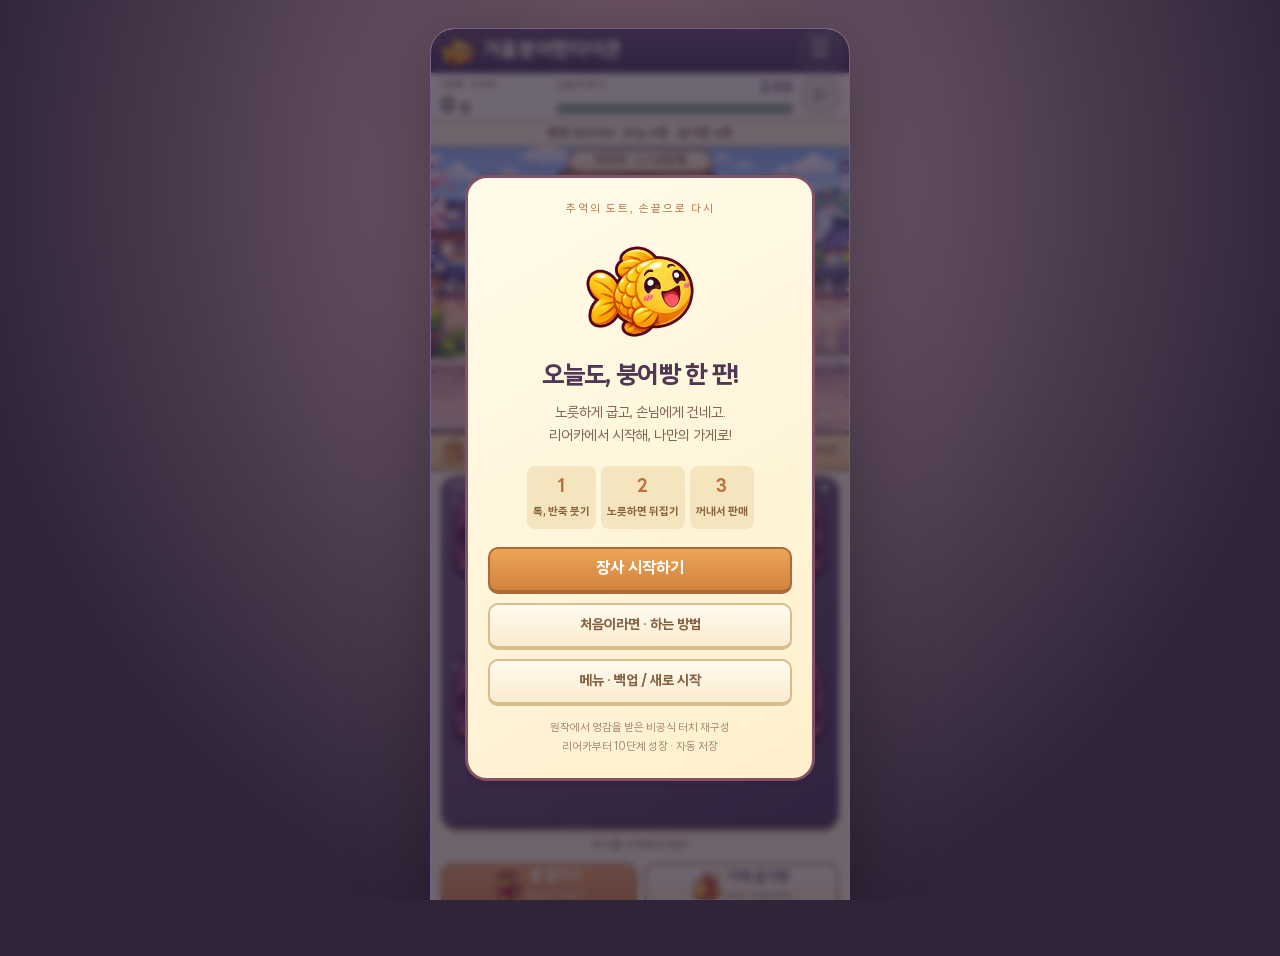
==== commit ec0ff49c: "Release v2.7.0: start with six molds and buy individual slots" ====
--- a/index.html
+++ b/index.html
@@ -8,7 +8,7 @@
  <section class="counter"><div><img src="assets/props/1.png" alt=""><span>구운 붕어빵 <b id="stock">0</b><small>개</small></span></div><span id="combo">따끈따끈!</span></section>
  <section class="grill-shell"><div class="grill-caption"><span>반죽 → 뒤집기 → 꺼내기 · 손님을 눌러 판매</span><i id="heat-led"></i></div><div id="molds" aria-label="붕어빵 굽기판"></div><div class="grill-bottom"><span>● BUNGEOPPANG</span><span>손끝으로 굽는 작은 행복</span></div></section>
  <div class="notice" id="notice" role="status">빈 빵틀을 톡! 장사를 시작해요.</div>
- <section class="controls"><button id="pump"><img src="assets/props/0.png" alt=""><span>불 올리기<small id="heat-label">펌프로 더 빠르게</small></span></button><button id="shop"><img src="assets/props/3.png" alt=""><span><span id="shop-label">가게 확장</span><small id="shop-next">리어카 → 지붕 리어카</small></span></button></section>
- <footer><span id="save-state">기기에 자동 저장</span><span>작은 노점 · v2.6.1</span></footer>
+ <section class="controls"><button id="pump"><img src="assets/props/0.png" alt=""><span>불 올리기<small id="heat-label">펌프로 더 빠르게</small></span></button><button id="shop"><img src="assets/props/3.png" alt=""><span><span id="shop-label">가게·굽기판</span><small id="shop-next">리어카 → 지붕 리어카</small></span></button></section>
+ <footer><span id="save-state">기기에 자동 저장</span><span>작은 노점 · v2.7.0</span></footer>
  <div id="overlay" class="overlay"><section class="card" id="card"></section></div>
 </main><script type="module" src="app.mjs"></script></body></html>
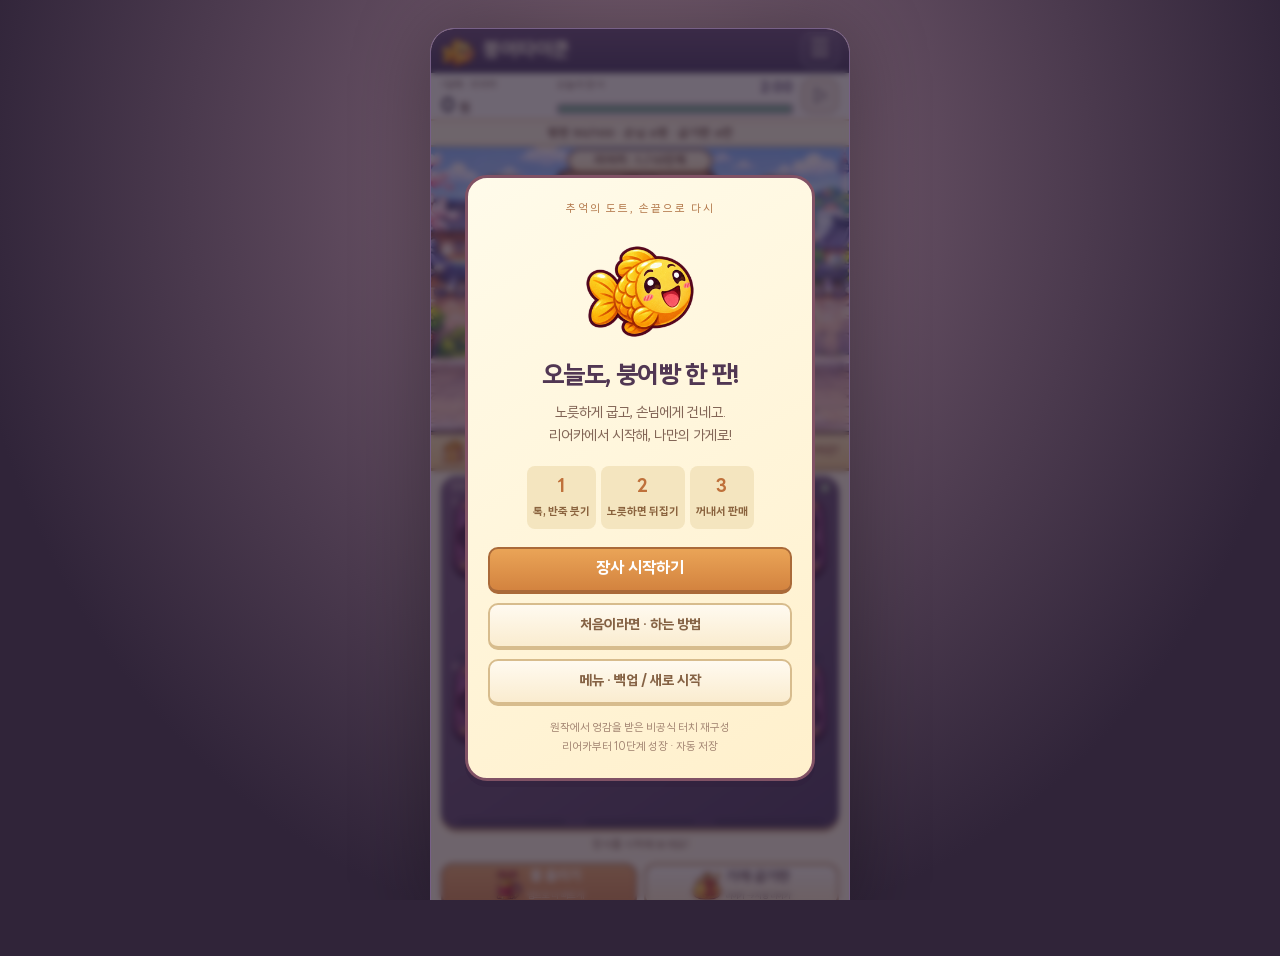
==== commit 624bd0f5: "Release v2.7.1: Bungeo Tycoon title and Cheni copyright notice" ====
--- a/index.html
+++ b/index.html
@@ -1,7 +1,7 @@
 <!doctype html>
-<html lang="ko"><head><meta charset="utf-8"><meta name="viewport" content="width=device-width,initial-scale=1,viewport-fit=cover"><meta name="theme-color" content="#382a5b"><meta name="apple-mobile-web-app-capable" content="yes"><meta name="apple-mobile-web-app-status-bar-style" content="black-translucent"><meta name="description" content="귀여운 손님과 리어카부터 궁전까지 키우는 붕어빵 장사 게임"><title>겨울붕어빵타이쿤</title><link rel="manifest" href="manifest.webmanifest"><link rel="apple-touch-icon" href="assets/icon.png"><link rel="icon" href="assets/props/2.png"><link rel="stylesheet" href="style.css"></head>
+<html lang="ko"><head><meta name="author" content="체니"><meta name="copyright" content="© 2026 체니. All rights reserved."><meta charset="utf-8"><meta name="viewport" content="width=device-width,initial-scale=1,viewport-fit=cover"><meta name="theme-color" content="#382a5b"><meta name="apple-mobile-web-app-capable" content="yes"><meta name="apple-mobile-web-app-status-bar-style" content="black-translucent"><meta name="description" content="귀여운 손님과 리어카부터 궁전까지 키우는 붕어빵 장사 게임"><title>붕어타이쿤</title><link rel="manifest" href="manifest.webmanifest"><link rel="apple-touch-icon" href="assets/icon.png"><link rel="icon" href="assets/props/2.png"><link rel="stylesheet" href="style.css"></head>
 <body><main id="app">
- <header><div class="brand"><img src="assets/props/2.png" alt=""><div><small>돌아온 그때 그 맛</small><h1>겨울붕어빵타이쿤</h1></div></div><button id="menu" class="icon-button" aria-label="메뉴 열기">☰</button></header>
+ <header><div class="brand"><img src="assets/props/2.png" alt=""><div><small>돌아온 그때 그 맛</small><h1>붕어타이쿤</h1></div></div><button id="menu" class="icon-button" aria-label="메뉴 열기">☰</button></header>
  <section class="hud" aria-label="장사 현황"><div><span id="day-label">1일째</span><strong id="coins">0<span>원</span></strong></div><div class="timer-box"><span>오늘의 장사 <b id="time">2:00</b></span><div class="time-track"><i id="time-fill"></i></div></div><button id="pause" class="icon-button" aria-label="일시정지">Ⅱ</button></section>
  <div id="reputation" class="reputation" aria-live="off"></div>
  <section class="street" aria-label="손님 주문"><div class="stall-building" aria-hidden="true"><div class="stall-roof"></div><div class="stall-window left"></div><div class="stall-window right"></div><div class="stall-door"></div><div class="stall-counter"></div><div class="wheel left"></div><div class="wheel right"></div><div class="cart-handle"></div><div class="stall-crown">♛</div></div><div class="street-sign">갓 구운 행복, 한 봉지!</div><div id="customers"></div><div class="awning"></div></section>
@@ -9,6 +9,6 @@
  <section class="grill-shell"><div class="grill-caption"><span>반죽 → 뒤집기 → 꺼내기 · 손님을 눌러 판매</span><i id="heat-led"></i></div><div id="molds" aria-label="붕어빵 굽기판"></div><div class="grill-bottom"><span>● BUNGEOPPANG</span><span>손끝으로 굽는 작은 행복</span></div></section>
  <div class="notice" id="notice" role="status">빈 빵틀을 톡! 장사를 시작해요.</div>
  <section class="controls"><button id="pump"><img src="assets/props/0.png" alt=""><span>불 올리기<small id="heat-label">펌프로 더 빠르게</small></span></button><button id="shop"><img src="assets/props/3.png" alt=""><span><span id="shop-label">가게·굽기판</span><small id="shop-next">리어카 → 지붕 리어카</small></span></button></section>
- <footer><span id="save-state">기기에 자동 저장</span><span>작은 노점 · v2.7.0</span></footer>
+ <footer><span id="save-state">기기에 자동 저장</span><span>© 2026 체니 · v2.7.1</span></footer>
  <div id="overlay" class="overlay"><section class="card" id="card"></section></div>
 </main><script type="module" src="app.mjs"></script></body></html>
